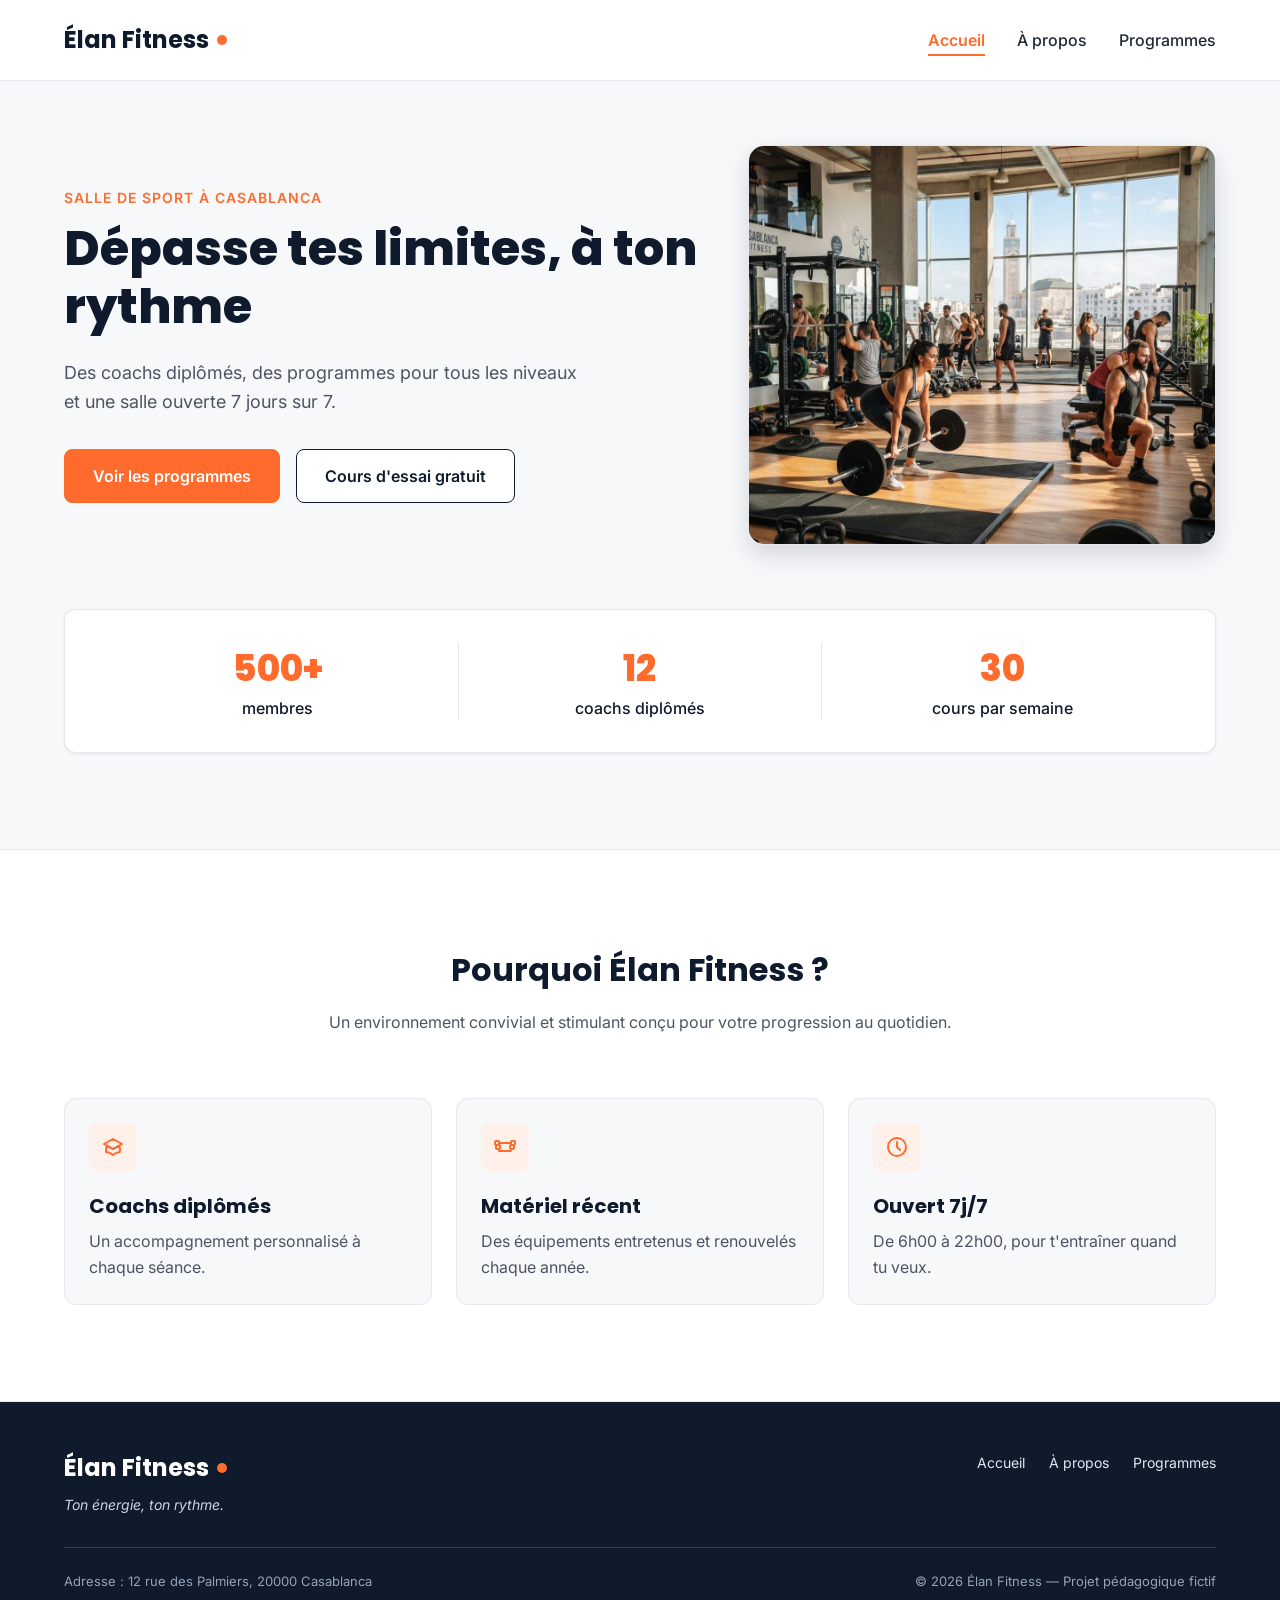
==== index.html @ e4caa032 "feat: create multipage website structure" ====
<!DOCTYPE html>
<html lang="fr">
<head>
  <meta charset="UTF-8">
  <meta name="viewport" content="width=device-width, initial-scale=1">
  <meta name="description" content="Élan Fitness, salle de sport à Casablanca : musculation, yoga, cardio et boxe fitness avec des coachs diplômés. Réservez votre cours d'essai gratuit.">
  <title>Élan Fitness | Salle de sport à Casablanca</title>

  <link rel="preconnect" href="https://fonts.googleapis.com">
  <link rel="preconnect" href="https://fonts.gstatic.com" crossorigin>
  <link href="https://fonts.googleapis.com/css2?family=Inter:wght@400;500;600&family=Poppins:wght@600;700;800&display=swap" rel="stylesheet">

  <link rel="stylesheet" href="style.css">
  
</head>

<body>

  <header class="en-tete">
    <div class="conteneur en-tete-contenu">
      <a href="#accueil" class="logo">Élan Fitness</a>

      <nav aria-label="Navigation principale">
        <ul class="menu">
          <li><a href="#accueil" class="lien-actif">Accueil</a></li>
          <li><a href="a-propos.html">À propos</a></li>
          <li><a href="programmes.html">Programmes</a></li>
        </ul>
      </nav>
    </div>
  </header>

  <main>

    <section id="accueil" class="hero">
      <div class="conteneur">

        <div class="hero-contenu">
          <div class="hero-texte">
            <p class="sur-titre">Salle de sport à Casablanca</p>
            <h1>Dépasse tes limites, à ton rythme</h1>
            <p class="hero-description">
              Des coachs diplômés, des programmes pour tous les niveaux et une salle ouverte 7 jours sur 7.
            </p>
            <div class="boutons">
              <a href="#programmes" class="bouton bouton-principal">Voir les programmes</a>
              <a href="#contact" class="bouton bouton-secondaire">Cours d'essai gratuit</a>
            </div>
          </div>

          <img class="hero-image" src="img/hero.jpg" alt="Des personnes s'entraînent dans une salle de sport lumineuse à Casablanca">
        </div>

        <div class="chiffres">
          <div class="chiffre">
            <p class="chiffre-nombre">500+</p>
            <p>membres</p>
          </div>
          <div class="chiffre">
            <p class="chiffre-nombre">12</p>
            <p>coachs diplômés</p>
          </div>
          <div class="chiffre">
            <p class="chiffre-nombre">30</p>
            <p>cours par semaine</p>
          </div>
        </div>

      </div>
    </section>

    <section class="section section-blanche">
      <div class="conteneur">

        <div class="section-titre">
          <h2>Pourquoi Élan Fitness ?</h2>
          <p>Un environnement convivial et stimulant conçu pour votre progression au quotidien.</p>
        </div>

        <div class="cartes">
          <article class="carte carte-avantage">
            <div class="icone"><img src="img/icone-coach.svg" alt=""></div>
            <h3>Coachs diplômés</h3>
            <p>Un accompagnement personnalisé à chaque séance.</p>
          </article>

          <article class="carte carte-avantage">
            <div class="icone"><img src="img/icone-materiel.svg" alt=""></div>
            <h3>Matériel récent</h3>
            <p>Des équipements entretenus et renouvelés chaque année.</p>
          </article>

          <article class="carte carte-avantage">
            <div class="icone"><img src="img/icone-horloge.svg" alt=""></div>
            <h3>Ouvert 7j/7</h3>
            <p>De 6h00 à 22h00, pour t'entraîner quand tu veux.</p>
          </article>
        </div>

      </div>
    </section>



  </main>

  <footer class="pied-de-page">
    <div class="conteneur">

      <div class="pied-haut">
        <div>
          <p class="logo logo-clair">Élan Fitness</p>
          <p class="slogan">Ton énergie, ton rythme.</p>
        </div>

        <nav aria-label="Navigation du pied de page">
          <ul class="menu menu-pied">
            <li><a href="#accueil">Accueil</a></li>
            <li><a href="#a-propos">À propos</a></li>
            <li><a href="#programmes">Programmes</a></li>
          </ul>
        </nav>
      </div>

      <div class="pied-bas">
        <p>Adresse : 12 rue des Palmiers, 20000 Casablanca</p>
        <p>&copy; 2026 Élan Fitness — Projet pédagogique fictif</p>
      </div>

    </div>
  </footer>

</body>
</html>
---- style.css ----
* {
  box-sizing: border-box;
  margin: 0;
  padding: 0;
}

html {
  scroll-behavior: smooth;
}

body {
  font-family: 'Inter', Arial, sans-serif;
  font-size: 16px;
  line-height: 1.5;
  color: #1F2937;
  background-color: #F7F8FA;
}

h1, h2, h3, h4 {
  font-family: 'Poppins', Arial, sans-serif;
  color: #0F1B2D;
}

a {
  color: inherit;
  text-decoration: none;
}

ul {
  list-style: none;
}

img {
  display: block;
  max-width: 100%;
}

a:focus-visible,
button:focus-visible {
  outline: 3px solid #FF6B2C;
  outline-offset: 2px;
}

.conteneur {
  width: 100%;
  max-width: 1200px;
  margin: 0 auto;
  padding: 0 24px;
}

.section {
  padding: 96px 0;
}

.section-blanche {
  background-color: #FFFFFF;
  border-top: 1px solid #E5E7EB;
  border-bottom: 1px solid #E5E7EB;
}

.section-titre {
  max-width: 640px;
  margin: 0 auto 64px;
  text-align: center;
}

.section-titre h2 {
  font-size: 32px;
  margin-bottom: 16px;
}

.section-titre h3 {
  font-size: 26px;
  margin-bottom: 12px;
}

.section-titre p {
  color: #4B5563;
}

.sur-titre {
  font-size: 14px;
  font-weight: 600;
  color: #FF6B2C;
  text-transform: uppercase;
  letter-spacing: 1px;
  margin-bottom: 12px;
}

.bouton {
  display: inline-block;
  padding: 14px 28px;
  border-radius: 8px;
  font-size: 16px;
  font-weight: 600;
  text-align: center;
  cursor: pointer;
}

.bouton-principal {
  background-color: #FF6B2C;
  border: 1px solid #FF6B2C;
  color: #FFFFFF;
}

.bouton-principal:hover {
  background-color: #F05817;
}

.bouton-secondaire {
  background-color: #FFFFFF;
  border: 1px solid #0F1B2D;
  color: #0F1B2D;
}

.bouton-secondaire:hover {
  background-color: #F3F4F6;
}

.cartes {
  display: flex;
  gap: 24px;
}

.carte {
  flex: 1;
  background-color: #FFFFFF;
  border: 1px solid #E5E7EB;
  border-radius: 12px;
  box-shadow: 0 1px 3px rgba(15, 27, 45, 0.08);
}

.icone {
  width: 48px;
  height: 48px;
  background-color: #FFF0EA;
  border-radius: 8px;
  display: flex;
  align-items: center;
  justify-content: center;
}

.icone img {
  width: 24px;
  height: 24px;
}

.icone-petite {
  width: 32px;
  height: 32px;
  border-radius: 50%;
}

.icone-petite img {
  width: 16px;
  height: 16px;
}

.en-tete {
  position: sticky;
  top: 0;
  z-index: 10;
  background-color: #FFFFFF;
  border-bottom: 1px solid #E5E7EB;
}

.en-tete-contenu {
  height: 80px;
  display: flex;
  align-items: center;
  justify-content: space-between;
}

.logo {
  display: flex;
  align-items: center;
  font-family: 'Poppins', Arial, sans-serif;
  font-size: 24px;
  font-weight: 700;
  color: #0F1B2D;
}

.logo::after {
  content: "";
  width: 10px;
  height: 10px;
  margin-left: 8px;
  background-color: #FF6B2C;
  border-radius: 50%;
}

.menu {
  display: flex;
  gap: 32px;
}

.menu a {
  font-weight: 500;
  padding-bottom: 4px;
  border-bottom: 2px solid transparent;
}

.menu a:hover {
  color: #FF6B2C;
}

.menu .lien-actif {
  color: #FF6B2C;
  font-weight: 600;
  border-bottom-color: #FF6B2C;
}

.hero {
  padding: 64px 0 96px;
}

.hero-contenu {
  display: flex;
  align-items: center;
  gap: 32px;
}

.hero-texte {
  flex: 7;
}

.hero-texte h1 {
  font-size: 48px;
  font-weight: 800;
  line-height: 1.2;
  margin-bottom: 24px;
}

.hero-description {
  max-width: 520px;
  font-size: 18px;
  line-height: 1.6;
  color: #4B5563;
  margin-bottom: 32px;
}

.boutons {
  display: flex;
  flex-wrap: wrap;
  gap: 16px;
}

.hero-image {
  flex: 5;
  min-width: 0;
  height: 400px;
  object-fit: cover;
  border-radius: 16px;
  border: 1px solid #E5E7EB;
  box-shadow: 0 10px 25px rgba(15, 27, 45, 0.15);
}

.chiffres {
  display: flex;
  margin-top: 64px;
  padding: 32px;
  background-color: #FFFFFF;
  border: 1px solid #E5E7EB;
  border-radius: 12px;
  box-shadow: 0 1px 3px rgba(15, 27, 45, 0.08);
}

.chiffre {
  flex: 1;
  text-align: center;
  font-weight: 500;
  color: #0F1B2D;
}

.chiffre + .chiffre {
  border-left: 1px solid #E5E7EB;
}

.chiffre-nombre {
  font-family: 'Poppins', Arial, sans-serif;
  font-size: 36px;
  font-weight: 800;
  color: #FF6B2C;
}

.carte-avantage {
  padding: 24px;
  background-color: #F7F8FA;
  box-shadow: none;
}

.carte-avantage .icone {
  margin-bottom: 20px;
}

.carte-avantage h3 {
  font-size: 20px;
  margin-bottom: 8px;
}

.carte-avantage p {
  color: #4B5563;
  line-height: 1.6;
}

.apropos-contenu {
  display: flex;
  align-items: center;
  gap: 64px;
}

.apropos-texte {
  flex: 7;
}

.apropos-texte h2 {
  font-size: 36px;
  line-height: 1.2;
  margin-bottom: 20px;
}

.apropos-texte p {
  color: #4B5563;
  line-height: 1.7;
  margin-bottom: 16px;
}

.valeurs {
  display: flex;
  gap: 16px;
  margin-top: 32px;
}

.valeur {
  flex: 1;
  display: flex;
  align-items: center;
  gap: 12px;
  padding: 12px 16px;
  background-color: #FFFFFF;
  border: 1px solid #E5E7EB;
  border-radius: 12px;
  font-family: 'Poppins', Arial, sans-serif;
  font-size: 14px;
  font-weight: 600;
  color: #0F1B2D;
}

.apropos-image {
  flex: 5;
  min-width: 0;
  height: 360px;
  object-fit: cover;
  border-radius: 16px;
  box-shadow: 0 10px 25px rgba(15, 27, 45, 0.15);
}

.carte-programme {
  display: flex;
  flex-direction: column;
  overflow: hidden;
}

.carte-programme > img {
  width: 100%;
  height: 200px;
  object-fit: cover;
}

.programme-corps {
  flex: 1;
  display: flex;
  flex-direction: column;
  padding: 20px;
}

.programme-corps h3 {
  font-size: 20px;
  margin-bottom: 8px;
}

.programme-corps p {
  font-size: 15px;
  color: #4B5563;
}

.etiquette {
  align-self: flex-start;
  padding: 4px 10px;
  margin-bottom: 12px;
  border-radius: 6px;
  font-size: 12px;
  font-weight: 600;
}

.etiquette-orange {
  background-color: #FFEDE5;
  color: #C2410C;
}

.etiquette-bleue {
  background-color: #DBEAFE;
  color: #1D4ED8;
}

.etiquette-verte {
  background-color: #D1FAE5;
  color: #047857;
}

.programme-corps .duree {
  display: flex;
  align-items: center;
  gap: 8px;
  margin-top: auto;
  padding-top: 16px;
  border-top: 1px solid #E5E7EB;
  font-size: 13px;
  font-weight: 600;
  color: #0F1B2D;
}

.programme-corps h3 + p {
  margin-bottom: 16px;
}

.duree img {
  width: 16px;
  height: 16px;
}

.formules {
  margin-top: 96px;
}

.formule {
  position: relative;
  display: flex;
  flex-direction: column;
  padding: 28px;
}

.formule h4 {
  font-size: 20px;
}

.prix {
  margin: 8px 0 16px;
  font-family: 'Poppins', Arial, sans-serif;
  font-size: 30px;
  font-weight: 800;
  color: #FF6B2C;
}

.prix span {
  font-family: 'Inter', Arial, sans-serif;
  font-size: 16px;
  font-weight: 500;
  color: #4B5563;
}

.prix-note {
  margin: -8px 0 16px;
  font-size: 13px;
  color: #4B5563;
}

.formule-liste {
  flex: 1;
  margin-bottom: 24px;
}

.formule-liste li {
  padding-left: 28px;
  margin-bottom: 12px;
  font-size: 15px;
  background-image: url('img/icone-check.svg');
  background-repeat: no-repeat;
  background-position: left center;
  background-size: 16px;
}

.formule .bouton {
  display: block;
}

.formule-populaire {
  border: 2px solid #FF6B2C;
  box-shadow: 0 10px 25px rgba(255, 107, 44, 0.2);
}

.badge-populaire {
  position: absolute;
  top: -14px;
  left: 50%;
  transform: translateX(-50%);
  padding: 4px 14px;
  background-color: #FF6B2C;
  border-radius: 999px;
  font-size: 12px;
  font-weight: 700;
  text-transform: uppercase;
  color: #FFFFFF;
}

.pied-de-page {
  padding: 48px 0 32px;
  background-color: #0F1B2D;
  color: #FFFFFF;
}

.pied-haut {
  display: flex;
  justify-content: space-between;
  align-items: flex-start;
  padding-bottom: 32px;
  border-bottom: 1px solid rgba(255, 255, 255, 0.15);
}

.logo-clair {
  color: #FFFFFF;
}

.slogan {
  margin-top: 8px;
  font-size: 14px;
  font-style: italic;
  color: #CBD5E1;
}

.menu-pied {
  gap: 24px;
}

.menu-pied a {
  font-size: 14px;
  font-weight: 400;
  color: #E2E8F0;
}

.pied-bas {
  display: flex;
  justify-content: space-between;
  margin-top: 24px;
  font-size: 13px;
  color: #94A3B8;
}
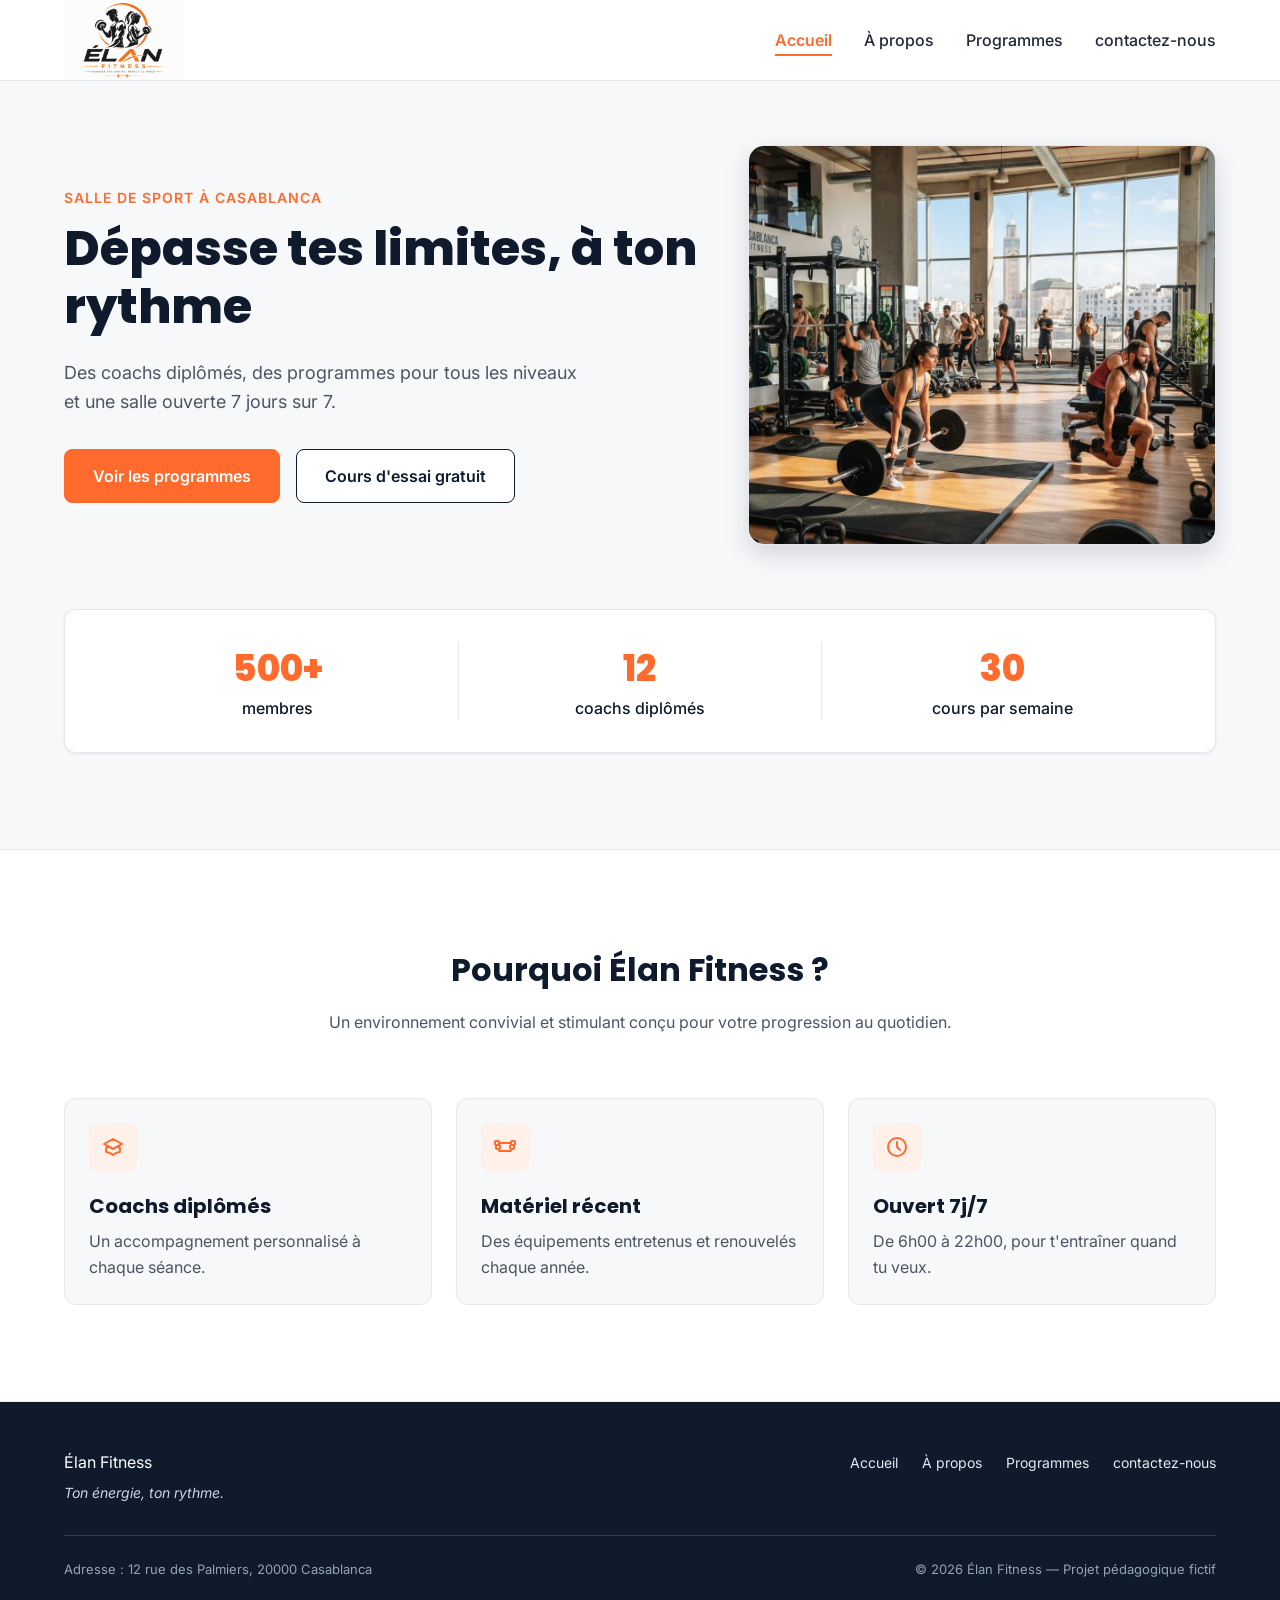
==== commit 14462f80: "complete Élan Fitness website" ====
--- a/index.html
+++ b/index.html
@@ -2,7 +2,7 @@
 <html lang="fr">
 <head>
   <meta charset="UTF-8">
-  <meta name="viewport" content="width=device-width, initial-scale=1">
+  <meta name="viewport" content="width=device-width, initial-scale=1.0">
   <meta name="description" content="Élan Fitness, salle de sport à Casablanca : musculation, yoga, cardio et boxe fitness avec des coachs diplômés. Réservez votre cours d'essai gratuit.">
   <title>Élan Fitness | Salle de sport à Casablanca</title>
 
@@ -18,13 +18,14 @@
 
   <header class="en-tete">
     <div class="conteneur en-tete-contenu">
-      <a href="#accueil" class="logo">Élan Fitness</a>
+      <a href="index.html" class="logo"><img src="img/logo1.png" alt="logo de la salle de sport elan fitness"></a>
 
       <nav aria-label="Navigation principale">
         <ul class="menu">
           <li><a href="#accueil" class="lien-actif">Accueil</a></li>
           <li><a href="a-propos.html">À propos</a></li>
           <li><a href="programmes.html">Programmes</a></li>
+          <li><a href="contact.html"> contactez-nous</a> </li>
         </ul>
       </nav>
     </div>
@@ -115,9 +116,10 @@
 
         <nav aria-label="Navigation du pied de page">
           <ul class="menu menu-pied">
-            <li><a href="#accueil">Accueil</a></li>
-            <li><a href="#a-propos">À propos</a></li>
-            <li><a href="#programmes">Programmes</a></li>
+            <li><a href="index.html">Accueil</a></li>
+            <li><a href="a-propos.html">À propos</a></li>
+            <li><a href="programmes.html">Programmes</a></li>
+            <li><a href="contact.html"> contactez-nous</a> </li>
           </ul>
         </nav>
       </div>
--- a/style.css
+++ b/style.css
@@ -16,7 +16,10 @@
   background-color: #F7F8FA;
 }
 
-h1, h2, h3, h4 {
+h1,
+h2,
+h3,
+h4 {
   font-family: 'Poppins', Arial, sans-serif;
   color: #0F1B2D;
 }
@@ -171,23 +174,23 @@
   justify-content: space-between;
 }
 
-.logo {
+/* .logo {
   display: flex;
   align-items: center;
   font-family: 'Poppins', Arial, sans-serif;
   font-size: 24px;
   font-weight: 700;
   color: #0F1B2D;
-}
-
-.logo::after {
+} */
+
+/* .logo::after {
   content: "";
   width: 10px;
   height: 10px;
   margin-left: 8px;
   background-color: #FF6B2C;
   border-radius: 50%;
-}
+} */
 
 .menu {
   display: flex;
@@ -272,7 +275,7 @@
   color: #0F1B2D;
 }
 
-.chiffre + .chiffre {
+.chiffre+.chiffre {
   border-left: 1px solid #E5E7EB;
 }
 
@@ -361,7 +364,7 @@
   overflow: hidden;
 }
 
-.carte-programme > img {
+.carte-programme>img {
   width: 100%;
   height: 200px;
   object-fit: cover;
@@ -420,7 +423,7 @@
   color: #0F1B2D;
 }
 
-.programme-corps h3 + p {
+.programme-corps h3+p {
   margin-bottom: 16px;
 }
 
@@ -545,3 +548,97 @@
   font-size: 13px;
   color: #94A3B8;
 }
+
+.bag {
+    background-color: #e3e4e7;
+    padding: 10px 20px;
+}
+
+.cen {
+    display: flex;
+    justify-content: center;
+}
+
+.contact {
+    padding: 40px;
+    border-radius: 20px;
+    background-color: white;
+    width: 700px;
+}
+
+.contact label {
+    width: 80px;
+}
+
+.contact input,
+.contact textarea {
+    padding: 10px;
+    height: 40px;
+    width: 215px;
+    border: 2px solid #f75110;
+    border-radius: 10px;
+}
+
+.contact button {
+    background-color: #FF6B2C;
+    border: 1px solid #FF6B2C;
+    color: #FFFFFF;
+    display: inline-block;
+    padding: 14px 28px;
+    border-radius: 8px;
+    font-size: 16px;
+    font-weight: 600;
+    text-align: center;
+    cursor: pointer;
+    margin-left: 200px;
+    margin-right: 200px;
+}
+
+.contact textarea {
+    height: 100px;
+}
+
+.contact h1 {
+    text-align: center;
+    color: #f75110;
+    margin-bottom: 20px;
+}
+
+.contact form {
+    display: flex;
+    flex-direction: column;
+}
+
+.contact .ligne {
+    display: flex;
+    align-items: center;
+    gap: 10px;
+    margin-bottom: 20px;
+}
+
+.contact .ligne-message {
+    align-items: flex-start;
+}
+
+.contact .ligne input[type="tel"],
+.contact .ligne input[type="email"] {
+    flex: 1;
+}
+
+.contact .ligne-message textarea {
+    flex: 1;
+    height: 100px;
+}
+
+button {
+    transition: 0.3s;
+}
+
+button:hover {
+    transform: scale(1.05);
+}
+
+.logo img {
+    height: 80px;
+}
+
